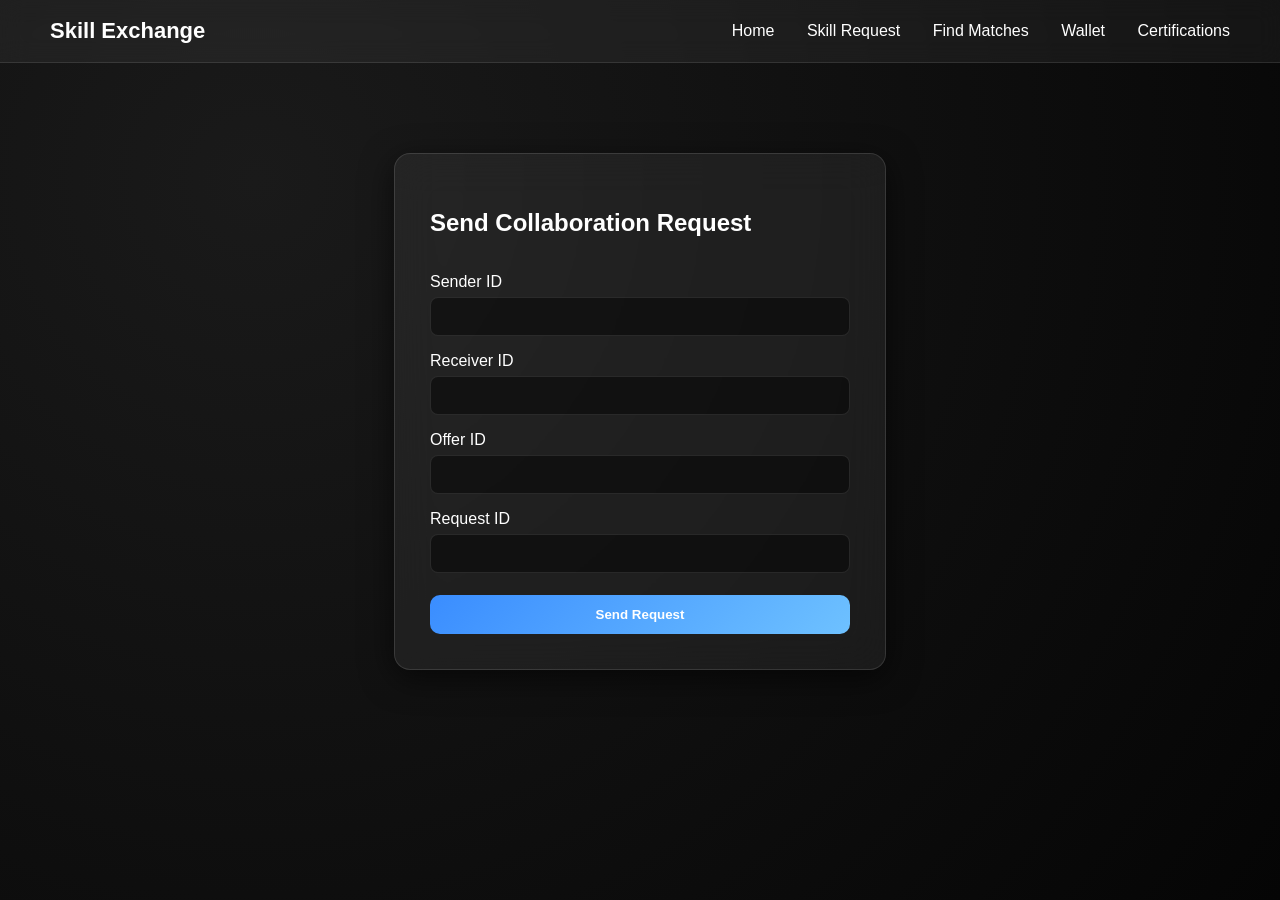
==== templates/add_collab.html @ fecf0265 "major revamp" ====
<!DOCTYPE html>
<html>
<head>
<title>Collaboration Request</title>
<link rel="stylesheet" href="/static/style.css">
</head>

<body>

<div class="navbar">
<div class="logo">Skill Exchange</div>

<div class="nav-links">
<a href="/">Home</a>
<a href="/add_skill_request_page">Skill Request</a>
<a href="/match_page">Find Matches</a>
<a href="/wallet_page">Wallet</a>
<a href="/certifications_page">Certifications</a>
</div>
</div>

<div class="form-container">

<h2>Send Collaboration Request</h2>

<form action="/add_collab" method="POST">

<label>Sender ID</label>
<input type="number" name="sender_id" required>

<label>Receiver ID</label>
<input type="number" name="receiver_id" required>

<label>Offer ID</label>
<input type="number" name="offer_id" required>

<label>Request ID</label>
<input type="number" name="request_id" required>

<button type="submit">Send Request</button>

</form>

</div>

</body>
</html>
---- static/style.css ----
body
{
margin:0;
font-family:"Inter",sans-serif;
color:white;
background:radial-gradient(circle at 20% 20%,#1a1a1a,#050505);
min-height:100vh;
}

.navbar
{
display:flex;
justify-content:space-between;
align-items:center;
padding:18px 50px;
background:rgba(255,255,255,0.05);
backdrop-filter:blur(12px);
border-bottom:1px solid rgba(255,255,255,0.1);
}

.logo
{
font-size:22px;
font-weight:600;
}

.nav-links a
{
margin-left:28px;
text-decoration:none;
color:white;
transition:0.3s;
}

.nav-links a:hover
{
color:#6ec1ff;
}

.container
{
text-align:center;
margin-top:120px;
}

.form-container
{
width:420px;
margin:90px auto;
padding:35px;
background:rgba(255,255,255,0.06);
backdrop-filter:blur(20px);
border-radius:16px;
border:1px solid rgba(255,255,255,0.12);
box-shadow:0 8px 32px rgba(0,0,0,0.6);
}

form
{
display:flex;
flex-direction:column;
}

label
{
margin-top:16px;
margin-bottom:6px;
}

input,select
{
padding:11px;
border-radius:8px;
background:rgba(0,0,0,0.45);
border:1px solid rgba(255,255,255,0.1);
color:white;
}

button
{
margin-top:22px;
padding:12px;
border:none;
border-radius:10px;
font-weight:600;
background:linear-gradient(135deg,#3a8dff,#6ec1ff);
color:white;
cursor:pointer;
}

button:hover
{
transform:translateY(-2px);
box-shadow:0 6px 18px rgba(110,193,255,0.35);
}
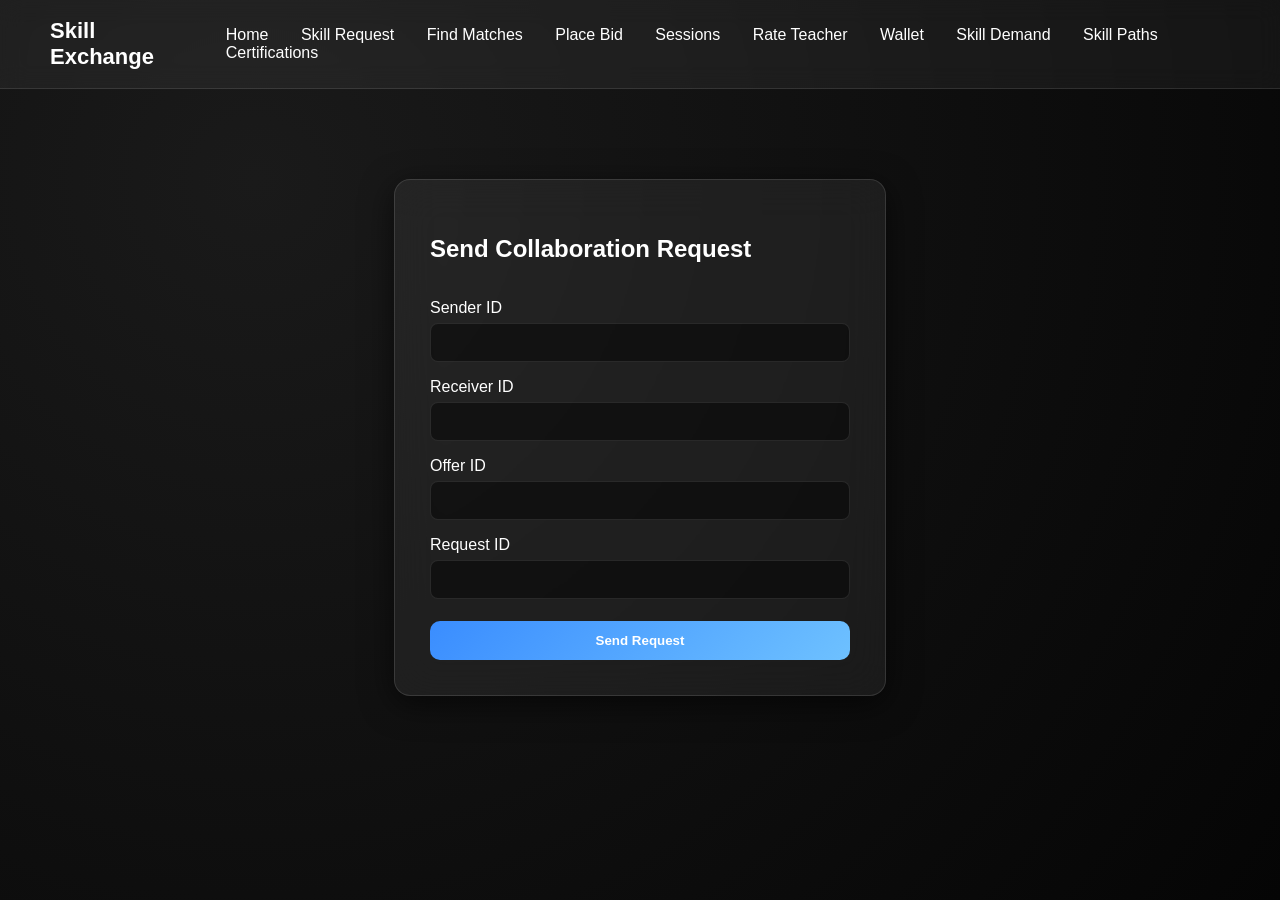
==== commit e0fada0e: "add path and demand" ====
--- a/templates/add_collab.html
+++ b/templates/add_collab.html
@@ -8,15 +8,30 @@
 <body>
 
 <div class="navbar">
+
 <div class="logo">Skill Exchange</div>
 
 <div class="nav-links">
+
 <a href="/">Home</a>
+
 <a href="/add_skill_request_page">Skill Request</a>
+
 <a href="/match_page">Find Matches</a>
+
+<a href="/bid_page">Place Bid</a>
+
+<a href="/session_page">Sessions</a>
+
+<a href="/rating_page">Rate Teacher</a>
+
 <a href="/wallet_page">Wallet</a>
+<a href="/demand_page">Skill Demand</a>
+<a href="/path_page">Skill Paths</a>
 <a href="/certifications_page">Certifications</a>
+
 </div>
+
 </div>
 
 <div class="form-container">
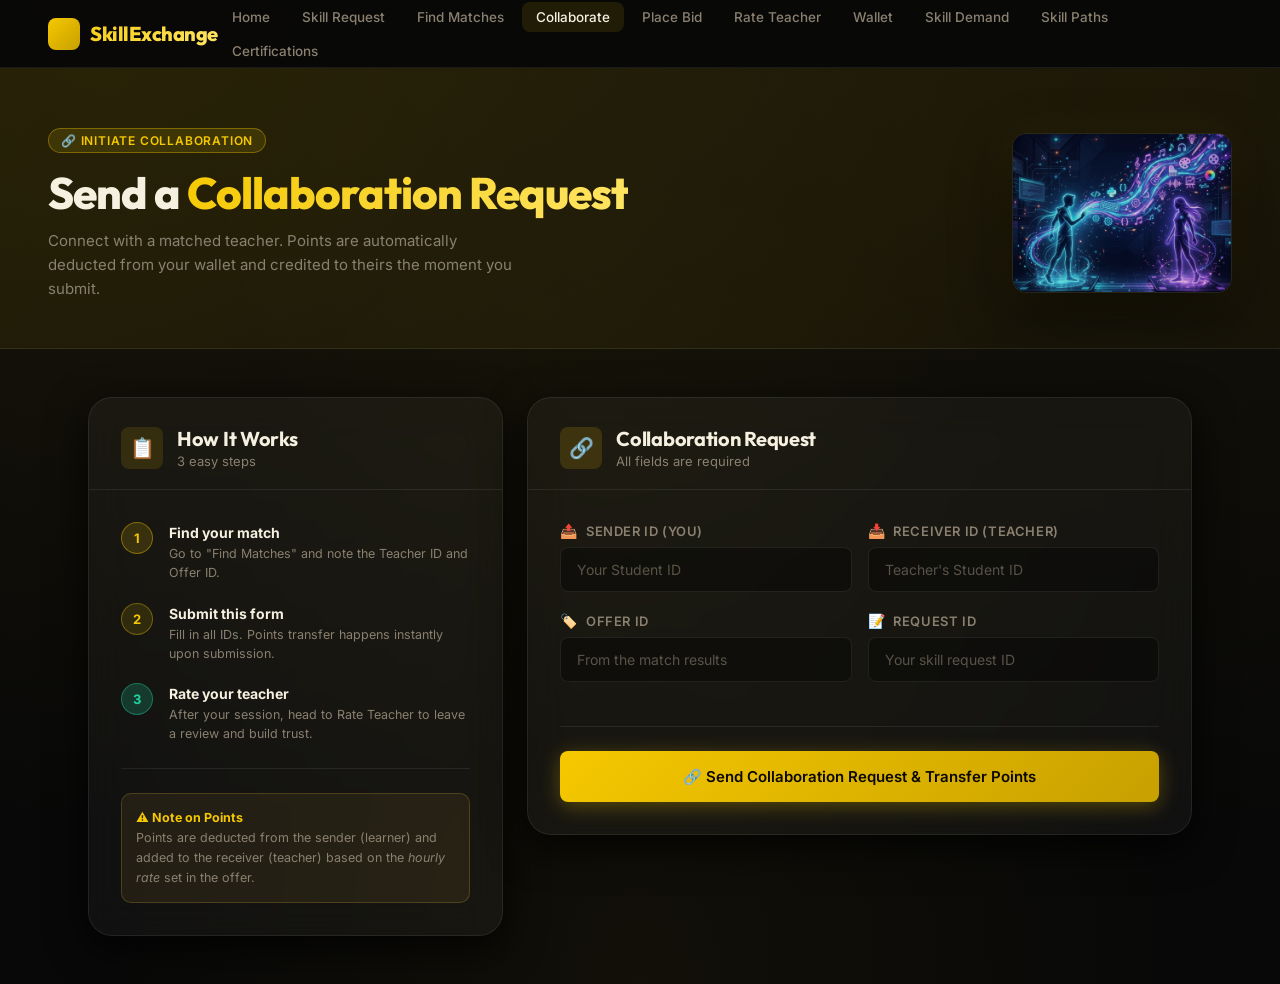
==== commit 9661c63f: "complete overhaul, deploy locally" ====
--- a/templates/add_collab.html
+++ b/templates/add_collab.html
@@ -1,62 +1,130 @@
 <!DOCTYPE html>
-<html>
+<html lang="en">
 <head>
-<title>Collaboration Request</title>
-<link rel="stylesheet" href="/static/style.css">
+  <meta charset="UTF-8">
+  <meta name="viewport" content="width=device-width, initial-scale=1.0">
+  <title>Collaboration Request — SkillExchange</title>
+  <meta name="description" content="Send a collaboration request and auto-transfer skill points.">
+  <link rel="stylesheet" href="/static/style.css">
 </head>
-
 <body>
 
-<div class="navbar">
+<nav class="navbar">
+  <div class="logo"><div class="logo-icon">⚡</div>SkillExchange</div>
+  <div class="nav-links">
+    <a href="/">Home</a>
+    <a href="/add_skill_request_page">Skill Request</a>
+    <a href="/match_page">Find Matches</a>
+    <a href="/add_collab_page" class="active">Collaborate</a>
+    <a href="/bid_page">Place Bid</a>
+    <a href="/rating_page">Rate Teacher</a>
+    <a href="/wallet_page">Wallet</a>
+    <a href="/demand_page">Skill Demand</a>
+    <a href="/path_page">Skill Paths</a>
+    <a href="/certifications_page">Certifications</a>
+  </div>
+</nav>
 
-<div class="logo">Skill Exchange</div>
-
-<div class="nav-links">
-
-<a href="/">Home</a>
-
-<a href="/add_skill_request_page">Skill Request</a>
-
-<a href="/match_page">Find Matches</a>
-
-<a href="/bid_page">Place Bid</a>
-
-<a href="/session_page">Sessions</a>
-
-<a href="/rating_page">Rate Teacher</a>
-
-<a href="/wallet_page">Wallet</a>
-<a href="/demand_page">Skill Demand</a>
-<a href="/path_page">Skill Paths</a>
-<a href="/certifications_page">Certifications</a>
-
+<!-- Page Header -->
+<div class="page-header">
+  <div class="page-header-text">
+    <div class="tag">🔗 Initiate Collaboration</div>
+    <h1>Send a <span>Collaboration Request</span></h1>
+    <p>Connect with a matched teacher. Points are automatically deducted from your wallet and credited to theirs the moment you submit.</p>
+  </div>
+  <div class="page-header-image">
+    <img src="/static/match_banner.png" alt="Collaboration Illustration">
+  </div>
 </div>
 
+<div class="page-content">
+  <div style="display:grid; grid-template-columns:1fr 1.6fr; gap:24px; align-items:start;">
+
+    <!-- Process Steps -->
+    <div class="card">
+      <div class="card-header">
+        <div class="card-header-icon violet">📋</div>
+        <div><h2>How It Works</h2><p>3 easy steps</p></div>
+      </div>
+      <div class="card-body">
+
+        <div style="display:flex; flex-direction:column; gap:20px;">
+          <div style="display:flex; gap:16px; align-items:flex-start;">
+            <div style="width:32px; height:32px; background:rgba(245,200,0,0.15); border:1px solid rgba(245,200,0,0.4); border-radius:50%; display:flex; align-items:center; justify-content:center; font-size:13px; font-weight:700; color:#f5c800; flex-shrink:0;">1</div>
+            <div>
+              <strong style="font-size:14px;">Find your match</strong>
+              <p style="font-size:12.5px; color:var(--text-muted); margin-top:3px; line-height:1.5;">Go to "Find Matches" and note the Teacher ID and Offer ID.</p>
+            </div>
+          </div>
+          <div style="display:flex; gap:16px; align-items:flex-start;">
+            <div style="width:32px; height:32px; background:rgba(245,200,0,0.12); border:1px solid rgba(245,200,0,0.35); border-radius:50%; display:flex; align-items:center; justify-content:center; font-size:13px; font-weight:700; color:#f5c800; flex-shrink:0;">2</div>
+            <div>
+              <strong style="font-size:14px;">Submit this form</strong>
+              <p style="font-size:12.5px; color:var(--text-muted); margin-top:3px; line-height:1.5;">Fill in all IDs. Points transfer happens instantly upon submission.</p>
+            </div>
+          </div>
+          <div style="display:flex; gap:16px; align-items:flex-start;">
+            <div style="width:32px; height:32px; background:rgba(34,211,160,0.2); border:1px solid rgba(34,211,160,0.4); border-radius:50%; display:flex; align-items:center; justify-content:center; font-size:13px; font-weight:700; color:var(--success); flex-shrink:0;">3</div>
+            <div>
+              <strong style="font-size:14px;">Rate your teacher</strong>
+              <p style="font-size:12.5px; color:var(--text-muted); margin-top:3px; line-height:1.5;">After your session, head to Rate Teacher to leave a review and build trust.</p>
+            </div>
+          </div>
+        </div>
+
+        <div class="divider"></div>
+
+        <div style="background:rgba(245,200,66,0.07); border:1px solid rgba(245,200,66,0.2); border-radius:10px; padding:14px; font-size:12.5px; color:var(--text-muted); line-height:1.6;">
+          <strong style="color:var(--accent-gold);">⚠️ Note on Points</strong><br>
+          Points are deducted from the sender (learner) and added to the receiver (teacher) based on the <em>hourly rate</em> set in the offer.
+        </div>
+      </div>
+    </div>
+
+    <!-- Form -->
+    <div class="card">
+      <div class="card-header">
+        <div class="card-header-icon blue">🔗</div>
+        <div><h2>Collaboration Request</h2><p>All fields are required</p></div>
+      </div>
+      <div class="card-body">
+        <form action="/add_collab" method="POST">
+
+          <div class="form-grid-2">
+            <div class="form-group">
+              <label><span class="label-icon">📤</span> Sender ID (You)</label>
+              <input type="number" name="sender_id" placeholder="Your Student ID" required>
+            </div>
+            <div class="form-group">
+              <label><span class="label-icon">📥</span> Receiver ID (Teacher)</label>
+              <input type="number" name="receiver_id" placeholder="Teacher's Student ID" required>
+            </div>
+          </div>
+
+          <div class="form-grid-2">
+            <div class="form-group">
+              <label><span class="label-icon">🏷️</span> Offer ID</label>
+              <input type="number" name="offer_id" placeholder="From the match results" required>
+            </div>
+            <div class="form-group">
+              <label><span class="label-icon">📝</span> Request ID</label>
+              <input type="number" name="request_id" placeholder="Your skill request ID" required>
+            </div>
+          </div>
+
+          <div class="divider"></div>
+
+          <button type="submit" class="btn btn-primary btn-full btn-lg">
+            🔗 Send Collaboration Request &amp; Transfer Points
+          </button>
+
+        </form>
+      </div>
+    </div>
+
+  </div>
 </div>
 
-<div class="form-container">
-
-<h2>Send Collaboration Request</h2>
-
-<form action="/add_collab" method="POST">
-
-<label>Sender ID</label>
-<input type="number" name="sender_id" required>
-
-<label>Receiver ID</label>
-<input type="number" name="receiver_id" required>
-
-<label>Offer ID</label>
-<input type="number" name="offer_id" required>
-
-<label>Request ID</label>
-<input type="number" name="request_id" required>
-
-<button type="submit">Send Request</button>
-
-</form>
-
-</div>
-
+<div id="toast"></div>
 </body>
 </html>
--- a/static/style.css
+++ b/static/style.css
@@ -1,95 +1,831 @@
-body
-{
-margin:0;
-font-family:"Inter",sans-serif;
-color:white;
-background:radial-gradient(circle at 20% 20%,#1a1a1a,#050505);
-min-height:100vh;
-}
-
-.navbar
-{
-display:flex;
-justify-content:space-between;
-align-items:center;
-padding:18px 50px;
-background:rgba(255,255,255,0.05);
-backdrop-filter:blur(12px);
-border-bottom:1px solid rgba(255,255,255,0.1);
-}
-
-.logo
-{
-font-size:22px;
-font-weight:600;
-}
-
-.nav-links a
-{
-margin-left:28px;
-text-decoration:none;
-color:white;
-transition:0.3s;
-}
-
-.nav-links a:hover
-{
-color:#6ec1ff;
-}
-
-.container
-{
-text-align:center;
-margin-top:120px;
-}
-
-.form-container
-{
-width:420px;
-margin:90px auto;
-padding:35px;
-background:rgba(255,255,255,0.06);
-backdrop-filter:blur(20px);
-border-radius:16px;
-border:1px solid rgba(255,255,255,0.12);
-box-shadow:0 8px 32px rgba(0,0,0,0.6);
-}
-
-form
-{
-display:flex;
-flex-direction:column;
-}
-
-label
-{
-margin-top:16px;
-margin-bottom:6px;
-}
-
-input,select
-{
-padding:11px;
-border-radius:8px;
-background:rgba(0,0,0,0.45);
-border:1px solid rgba(255,255,255,0.1);
-color:white;
-}
-
-button
-{
-margin-top:22px;
-padding:12px;
-border:none;
-border-radius:10px;
-font-weight:600;
-background:linear-gradient(135deg,#3a8dff,#6ec1ff);
-color:white;
-cursor:pointer;
-}
-
-button:hover
-{
-transform:translateY(-2px);
-box-shadow:0 6px 18px rgba(110,193,255,0.35);
+/* =====================================================
+   SKILL EXCHANGE – Global Design System
+   ===================================================== */
+
+@import url('https://fonts.googleapis.com/css2?family=Inter:wght@300;400;500;600;700&family=Outfit:wght@400;600;700;800&display=swap');
+
+:root {
+  --bg-primary:   #080808;
+  --bg-secondary: #111111;
+  --accent-blue:  #f5c800;
+  --accent-cyan:  #ffe566;
+  --accent-violet:#f5c800;
+  --accent-gold:  #f5c800;
+  --glass-bg:     rgba(255,255,255,0.04);
+  --glass-border: rgba(255,255,255,0.08);
+  --text-primary: #f5f0e0;
+  --text-muted:   #8a8070;
+  --success:      #22d3a0;
+  --danger:       #ff5a6e;
+  --radius-sm:    8px;
+  --radius-md:    14px;
+  --radius-lg:    24px;
+  --shadow-card:  0 12px 40px rgba(0,0,0,0.8);
+  --transition:   0.3s cubic-bezier(0.4,0,0.2,1);
+}
+
+*, *::before, *::after { box-sizing: border-box; margin: 0; padding: 0; }
+
+body {
+  font-family: 'Inter', sans-serif;
+  background: var(--bg-primary);
+  color: var(--text-primary);
+  min-height: 100vh;
+  background-image:
+    radial-gradient(ellipse at 10% 0%, rgba(245,200,0,0.08) 0%, transparent 60%),
+    radial-gradient(ellipse at 90% 10%, rgba(245,200,0,0.05) 0%, transparent 60%),
+    radial-gradient(ellipse at 50% 100%, rgba(245,200,0,0.04) 0%, transparent 60%);
+}
+
+/* ── Scrollbar ── */
+::-webkit-scrollbar { width: 6px; }
+::-webkit-scrollbar-track { background: var(--bg-secondary); }
+::-webkit-scrollbar-thumb { background: #f5c800; border-radius: 3px; }
+
+/* =====================================================
+   NAVBAR
+   ===================================================== */
+.navbar {
+  display: flex;
+  justify-content: space-between;
+  align-items: center;
+  padding: 0 48px;
+  height: 68px;
+  background: rgba(8,8,8,0.92);
+  backdrop-filter: blur(20px);
+  -webkit-backdrop-filter: blur(20px);
+  border-bottom: 1px solid var(--glass-border);
+  position: sticky;
+  top: 0;
+  z-index: 100;
+}
+
+.logo {
+  font-family: 'Outfit', sans-serif;
+  font-size: 20px;
+  font-weight: 800;
+  background: linear-gradient(135deg, #f5c800, #ffe566);
+  -webkit-background-clip: text;
+  -webkit-text-fill-color: transparent;
+  background-clip: text;
+  letter-spacing: -0.5px;
+  display: flex;
+  align-items: center;
+  gap: 10px;
+}
+
+.logo-icon {
+  width: 32px;
+  height: 32px;
+  background: linear-gradient(135deg, #f5c800, #c8a000);
+  border-radius: 8px;
+  display: flex;
+  align-items: center;
+  justify-content: center;
+  font-size: 16px;
+  flex-shrink: 0;
+}
+
+.nav-links {
+  display: flex;
+  align-items: center;
+  gap: 4px;
+  flex-wrap: wrap;
+}
+
+.nav-links a {
+  padding: 7px 14px;
+  border-radius: var(--radius-sm);
+  text-decoration: none;
+  color: var(--text-muted);
+  font-size: 13.5px;
+  font-weight: 500;
+  transition: var(--transition);
+  white-space: nowrap;
+}
+
+.nav-links a:hover,
+.nav-links a.active {
+  color: var(--text-primary);
+  background: rgba(245,200,0,0.10);
+}
+
+/* =====================================================
+   PAGE HEADER BANNER
+   ===================================================== */
+.page-header {
+  position: relative;
+  overflow: hidden;
+  padding: 60px 48px 48px;
+  display: flex;
+  align-items: center;
+  gap: 40px;
+}
+
+.page-header::before {
+  content: '';
+  position: absolute;
+  inset: 0;
+  background: linear-gradient(135deg, rgba(245,200,0,0.07) 0%, rgba(200,160,0,0.04) 100%);
+  border-bottom: 1px solid var(--glass-border);
+}
+
+.page-header-text { position: relative; z-index: 1; }
+
+.page-header-text .tag {
+  display: inline-flex;
+  align-items: center;
+  gap: 6px;
+  background: rgba(245,200,0,0.12);
+  border: 1px solid rgba(245,200,0,0.35);
+  color: #f5c800;
+  font-size: 12px;
+  font-weight: 600;
+  padding: 4px 12px;
+  border-radius: 100px;
+  margin-bottom: 16px;
+  text-transform: uppercase;
+  letter-spacing: 0.8px;
+}
+
+.page-header-text h1 {
+  font-family: 'Outfit', sans-serif;
+  font-size: clamp(28px, 4vw, 44px);
+  font-weight: 800;
+  line-height: 1.1;
+  margin-bottom: 12px;
+  letter-spacing: -1px;
+}
+
+.page-header-text h1 span {
+  background: linear-gradient(135deg, #f5c800, #ffe566);
+  -webkit-background-clip: text;
+  -webkit-text-fill-color: transparent;
+  background-clip: text;
+}
+
+.page-header-text p {
+  color: var(--text-muted);
+  font-size: 15px;
+  line-height: 1.6;
+  max-width: 480px;
+}
+
+.page-header-image {
+  position: relative;
+  z-index: 1;
+  flex-shrink: 0;
+  margin-left: auto;
+}
+
+.page-header-image img {
+  width: 220px;
+  height: 160px;
+  object-fit: cover;
+  border-radius: var(--radius-md);
+  border: 1px solid var(--glass-border);
+  box-shadow: 0 20px 60px rgba(0,0,0,0.7), 0 0 40px rgba(245,200,0,0.10);
+  opacity: 0.85;
+}
+
+/* =====================================================
+   MAIN LAYOUT CONTENT
+   ===================================================== */
+.page-content {
+  padding: 48px;
+  max-width: 1200px;
+  margin: 0 auto;
+}
+
+/* =====================================================
+   GLASS CARD
+   ===================================================== */
+.card {
+  background: var(--glass-bg);
+  border: 1px solid var(--glass-border);
+  border-radius: var(--radius-lg);
+  backdrop-filter: blur(20px);
+  -webkit-backdrop-filter: blur(20px);
+  box-shadow: var(--shadow-card);
+  overflow: hidden;
+}
+
+.card-header {
+  padding: 28px 32px 20px;
+  border-bottom: 1px solid var(--glass-border);
+  display: flex;
+  align-items: center;
+  gap: 14px;
+}
+
+.card-header-icon {
+  width: 42px;
+  height: 42px;
+  border-radius: var(--radius-sm);
+  display: flex;
+  align-items: center;
+  justify-content: center;
+  font-size: 20px;
+  flex-shrink: 0;
+}
+
+.card-header-icon.blue   { background: rgba(245,200,0,0.15); }
+.card-header-icon.violet { background: rgba(245,200,0,0.12); }
+.card-header-icon.gold   { background: rgba(245,200,0,0.15); }
+.card-header-icon.cyan   { background: rgba(245,200,0,0.10); }
+.card-header-icon.green  { background: rgba(34,211,160,0.15); }
+
+.card-header h2 {
+  font-family: 'Outfit', sans-serif;
+  font-size: 20px;
+  font-weight: 700;
+  letter-spacing: -0.3px;
+}
+
+.card-header p {
+  color: var(--text-muted);
+  font-size: 13px;
+  margin-top: 2px;
+}
+
+.card-body { padding: 32px; }
+
+/* =====================================================
+   FORM ELEMENTS
+   ===================================================== */
+.form-group {
+  margin-bottom: 20px;
+}
+
+.form-group label {
+  display: flex;
+  align-items: center;
+  gap: 8px;
+  font-size: 13px;
+  font-weight: 600;
+  color: var(--text-muted);
+  text-transform: uppercase;
+  letter-spacing: 0.6px;
+  margin-bottom: 8px;
+}
+
+.form-group label .label-icon { font-size: 14px; }
+
+input[type="text"],
+input[type="number"],
+input[type="date"],
+select,
+textarea {
+  width: 100%;
+  padding: 13px 16px;
+  background: rgba(0,0,0,0.35);
+  border: 1px solid rgba(255,255,255,0.08);
+  border-radius: var(--radius-sm);
+  color: var(--text-primary);
+  font-size: 14px;
+  font-family: 'Inter', sans-serif;
+  transition: var(--transition);
+  outline: none;
+  appearance: none;
+  -webkit-appearance: none;
+}
+
+input:focus, select:focus, textarea:focus {
+  border-color: #f5c800;
+  background: rgba(245,200,0,0.05);
+  box-shadow: 0 0 0 3px rgba(245,200,0,0.12);
+}
+
+input::placeholder { color: var(--text-muted); opacity: 0.6; }
+
+select option { background: #111111; color: var(--text-primary); }
+
+textarea { resize: vertical; min-height: 90px; line-height: 1.5; }
+
+/* Two-column grid for forms */
+.form-grid-2 {
+  display: grid;
+  grid-template-columns: 1fr 1fr;
+  gap: 16px;
+}
+
+/* Star rating */
+.star-rating {
+  display: flex;
+  gap: 6px;
+}
+
+.star-rating input { display: none; }
+
+.star-rating label {
+  font-size: 28px;
+  color: rgba(255,255,255,0.15);
+  cursor: pointer;
+  transition: var(--transition);
+  text-transform: none;
+  letter-spacing: 0;
+}
+
+.star-rating input:checked ~ label,
+.star-rating label:hover,
+.star-rating label:hover ~ label {
+  color: var(--accent-gold);
+}
+
+/* =====================================================
+   BUTTONS
+   ===================================================== */
+.btn {
+  display: inline-flex;
+  align-items: center;
+  justify-content: center;
+  gap: 8px;
+  padding: 13px 26px;
+  border: none;
+  border-radius: var(--radius-sm);
+  font-size: 14px;
+  font-weight: 600;
+  font-family: 'Inter', sans-serif;
+  cursor: pointer;
+  transition: var(--transition);
+  text-decoration: none;
+  white-space: nowrap;
+}
+
+.btn-primary {
+  background: linear-gradient(135deg, #f5c800, #c8a000);
+  color: #0a0800;
+  box-shadow: 0 4px 20px rgba(245,200,0,0.30);
+}
+
+.btn-primary:hover {
+  transform: translateY(-2px);
+  box-shadow: 0 8px 28px rgba(245,200,0,0.50);
+}
+
+.btn-primary:active { transform: translateY(0); }
+
+.btn-outline {
+  background: transparent;
+  color: #f5c800;
+  border: 1px solid rgba(245,200,0,0.45);
+}
+
+.btn-outline:hover {
+  background: rgba(245,200,0,0.08);
+  border-color: #f5c800;
+}
+
+.btn-violet {
+  background: linear-gradient(135deg, #c8a000, #f5c800);
+  color: #0a0800;
+  box-shadow: 0 4px 20px rgba(245,200,0,0.30);
+}
+
+.btn-violet:hover {
+  transform: translateY(-2px);
+  box-shadow: 0 8px 28px rgba(245,200,0,0.50);
+}
+
+.btn-full { width: 100%; }
+
+.btn-lg { padding: 16px 32px; font-size: 15px; }
+
+/* "Loading" spinner inside button */
+.btn .spinner {
+  width: 14px;
+  height: 14px;
+  border: 2px solid rgba(255,255,255,0.3);
+  border-top-color: #fff;
+  border-radius: 50%;
+  animation: spin 0.7s linear infinite;
+  display: none;
+}
+
+@keyframes spin { to { transform: rotate(360deg); } }
+
+/* =====================================================
+   RESULT LISTS / CARDS
+   ===================================================== */
+.result-section {
+  margin-top: 32px;
+}
+
+.result-section h3 {
+  font-family: 'Outfit', sans-serif;
+  font-size: 16px;
+  font-weight: 700;
+  color: var(--text-muted);
+  text-transform: uppercase;
+  letter-spacing: 0.8px;
+  margin-bottom: 16px;
+  display: flex;
+  align-items: center;
+  gap: 8px;
+}
+
+.result-section h3::after {
+  content: '';
+  flex: 1;
+  height: 1px;
+  background: var(--glass-border);
+}
+
+.result-list {
+  list-style: none;
+  display: flex;
+  flex-direction: column;
+  gap: 10px;
+}
+
+.result-list li,
+.result-card {
+  background: rgba(255,255,255,0.04);
+  border: 1px solid var(--glass-border);
+  border-radius: var(--radius-md);
+  padding: 16px 20px;
+  display: flex;
+  align-items: center;
+  gap: 14px;
+  transition: var(--transition);
+  animation: fadeSlideIn 0.4s ease both;
+}
+
+.result-list li:hover,
+.result-card:hover {
+  background: rgba(245,200,0,0.06);
+  border-color: rgba(245,200,0,0.25);
+  transform: translateX(4px);
+}
+
+.result-card-icon {
+  width: 38px;
+  height: 38px;
+  border-radius: 10px;
+  background: rgba(245,200,0,0.12);
+  display: flex;
+  align-items: center;
+  justify-content: center;
+  font-size: 18px;
+  flex-shrink: 0;
+}
+
+.result-card-body { flex: 1; }
+.result-card-body strong { display: block; font-size: 14px; font-weight: 600; margin-bottom: 2px; }
+.result-card-body span  { font-size: 12.5px; color: var(--text-muted); }
+
+.result-badge {
+  padding: 4px 10px;
+  border-radius: 100px;
+  font-size: 11px;
+  font-weight: 600;
+  background: rgba(245,200,0,0.12);
+  color: #f5c800;
+  white-space: nowrap;
+  flex-shrink: 0;
+}
+
+.result-badge.gold   { background: rgba(245,200,0,0.15); color: #f5c800; }
+.result-badge.green  { background: rgba(34,211,160,0.15); color: var(--success); }
+.result-badge.violet { background: rgba(245,200,0,0.12); color: #f5c800; }
+
+@keyframes fadeSlideIn {
+  from { opacity: 0; transform: translateY(10px); }
+  to   { opacity: 1; transform: translateY(0); }
+}
+
+/* =====================================================
+   INFO STATS STRIP
+   ===================================================== */
+.stats-strip {
+  display: grid;
+  grid-template-columns: repeat(auto-fit, minmax(140px, 1fr));
+  gap: 16px;
+  margin-bottom: 32px;
+}
+
+.stat-card {
+  background: var(--glass-bg);
+  border: 1px solid var(--glass-border);
+  border-radius: var(--radius-md);
+  padding: 20px;
+  text-align: center;
+}
+
+.stat-card .stat-icon { font-size: 26px; margin-bottom: 8px; }
+.stat-card .stat-value {
+  font-family: 'Outfit', sans-serif;
+  font-size: 24px;
+  font-weight: 800;
+  background: linear-gradient(135deg, #f5c800, #ffe566);
+  -webkit-background-clip: text;
+  -webkit-text-fill-color: transparent;
+  background-clip: text;
+}
+.stat-card .stat-label { font-size: 12px; color: var(--text-muted); margin-top: 4px; }
+
+/* =====================================================
+   TOAST NOTIFICATION
+   ===================================================== */
+#toast {
+  position: fixed;
+  bottom: 28px;
+  left: 50%;
+  transform: translateX(-50%) translateY(40px);
+  background: rgba(12,15,30,0.95);
+  border: 1px solid var(--glass-border);
+  border-radius: var(--radius-md);
+  padding: 14px 24px;
+  font-size: 14px;
+  font-weight: 500;
+  color: var(--text-primary);
+  backdrop-filter: blur(20px);
+  box-shadow: 0 8px 32px rgba(0,0,0,0.5);
+  opacity: 0;
+  transition: all 0.4s cubic-bezier(0.4,0,0.2,1);
+  z-index: 999;
+  display: flex;
+  align-items: center;
+  gap: 10px;
+}
+
+#toast.show {
+  opacity: 1;
+  transform: translateX(-50%) translateY(0);
+}
+
+#toast.success { border-color: rgba(34,211,160,0.4); }
+#toast.error   { border-color: rgba(255,90,110,0.4); }
+
+/* =====================================================
+   HOME PAGE — Hero
+   ===================================================== */
+.hero {
+  min-height: calc(100vh - 68px);
+  display: flex;
+  flex-direction: column;
+  align-items: center;
+  justify-content: center;
+  text-align: center;
+  padding: 60px 32px;
+  position: relative;
+  overflow: hidden;
+}
+
+.hero-bg-image {
+  position: absolute;
+  inset: 0;
+  width: 100%;
+  height: 100%;
+  object-fit: cover;
+  opacity: 0.18;
+  filter: blur(2px);
+}
+
+.hero-content { position: relative; z-index: 1; max-width: 720px; }
+
+.hero-badge {
+  display: inline-flex;
+  align-items: center;
+  gap: 8px;
+  background: rgba(245,200,0,0.10);
+  border: 1px solid rgba(245,200,0,0.35);
+  color: #f5c800;
+  font-size: 13px;
+  font-weight: 600;
+  padding: 6px 16px;
+  border-radius: 100px;
+  margin-bottom: 28px;
+  animation: fadeSlideIn 0.6s ease both;
+}
+
+.hero h1 {
+  font-family: 'Outfit', sans-serif;
+  font-size: clamp(40px, 6vw, 72px);
+  font-weight: 800;
+  line-height: 1.05;
+  letter-spacing: -2px;
+  margin-bottom: 20px;
+  animation: fadeSlideIn 0.6s 0.1s ease both;
+}
+
+.hero h1 .gradient-text {
+  background: linear-gradient(135deg, #f5c800, #ffe566, #c8a000);
+  -webkit-background-clip: text;
+  -webkit-text-fill-color: transparent;
+  background-clip: text;
+}
+
+.hero p {
+  font-size: 17px;
+  color: var(--text-muted);
+  line-height: 1.7;
+  max-width: 520px;
+  margin: 0 auto 40px;
+  animation: fadeSlideIn 0.6s 0.2s ease both;
+}
+
+.hero-actions {
+  display: flex;
+  gap: 14px;
+  justify-content: center;
+  flex-wrap: wrap;
+  animation: fadeSlideIn 0.6s 0.3s ease both;
+}
+
+.feature-grid {
+  display: grid;
+  grid-template-columns: repeat(auto-fit, minmax(180px, 1fr));
+  gap: 16px;
+  padding: 48px;
+  max-width: 1200px;
+  margin: 0 auto;
+}
+
+.feature-card {
+  background: var(--glass-bg);
+  border: 1px solid var(--glass-border);
+  border-radius: var(--radius-md);
+  padding: 24px;
+  text-align: center;
+  transition: var(--transition);
+  cursor: pointer;
+  text-decoration: none;
+  color: inherit;
+  display: block;
+}
+
+.feature-card:hover {
+  background: rgba(245,200,0,0.07);
+  border-color: rgba(245,200,0,0.30);
+  transform: translateY(-4px);
+  box-shadow: 0 16px 40px rgba(0,0,0,0.4);
+}
+
+.feature-card .feature-icon {
+  font-size: 32px;
+  margin-bottom: 14px;
+  display: block;
+}
+
+.feature-card h3 {
+  font-family: 'Outfit', sans-serif;
+  font-size: 15px;
+  font-weight: 700;
+  margin-bottom: 6px;
+}
+
+.feature-card p {
+  font-size: 12.5px;
+  color: var(--text-muted);
+  line-height: 1.5;
+}
+
+/* =====================================================
+   WALLET BALANCE DISPLAY
+   ===================================================== */
+.wallet-balance-display {
+  text-align: center;
+  padding: 32px;
+  background: linear-gradient(135deg, rgba(245,200,0,0.10), rgba(200,160,0,0.06));
+  border: 1px solid rgba(245,200,66,0.2);
+  border-radius: var(--radius-md);
+  margin-top: 24px;
+  display: none;
+  animation: fadeSlideIn 0.4s ease both;
+}
+
+.wallet-balance-display.visible { display: block; }
+
+.wallet-balance-display .balance-icon { font-size: 40px; margin-bottom: 12px; }
+
+.wallet-balance-display .balance-value {
+  font-family: 'Outfit', sans-serif;
+  font-size: 52px;
+  font-weight: 800;
+  background: linear-gradient(135deg, var(--accent-gold), #ffdeaa);
+  -webkit-background-clip: text;
+  -webkit-text-fill-color: transparent;
+  background-clip: text;
+  line-height: 1;
+}
+
+.wallet-balance-display .balance-label {
+  font-size: 13px;
+  color: var(--text-muted);
+  margin-top: 6px;
+  text-transform: uppercase;
+  letter-spacing: 1px;
+}
+
+/* =====================================================
+   DEMAND BAR CHART
+   ===================================================== */
+.demand-bar-wrap {
+  display: flex;
+  flex-direction: column;
+  gap: 12px;
+  margin-top: 8px;
+}
+
+.demand-bar-item {
+  display: flex;
+  align-items: center;
+  gap: 14px;
+  animation: fadeSlideIn 0.4s ease both;
+}
+
+.demand-bar-item .bar-label {
+  min-width: 120px;
+  font-size: 13px;
+  font-weight: 500;
+  text-align: right;
+}
+
+.demand-bar-item .bar-track {
+  flex: 1;
+  height: 10px;
+  background: rgba(255,255,255,0.06);
+  border-radius: 100px;
+  overflow: hidden;
+}
+
+.demand-bar-item .bar-fill {
+  height: 100%;
+  border-radius: 100px;
+  background: linear-gradient(90deg, #c8a000, #f5c800);
+  transition: width 0.8s cubic-bezier(0.4,0,0.2,1);
+}
+
+.demand-bar-item .bar-count {
+  font-size: 12px;
+  color: var(--text-muted);
+  min-width: 60px;
+}
+
+/* =====================================================
+   SKILL PATH — TAG CLOUD
+   ===================================================== */
+.path-tags {
+  display: flex;
+  flex-wrap: wrap;
+  gap: 10px;
+  margin-top: 8px;
+}
+
+.path-tag {
+  display: inline-flex;
+  align-items: center;
+  gap: 6px;
+  padding: 8px 16px;
+  background: rgba(245,200,0,0.10);
+  border: 1px solid rgba(245,200,0,0.30);
+  border-radius: 100px;
+  font-size: 13px;
+  font-weight: 500;
+  color: #f5c800;
+  animation: fadeSlideIn 0.4s ease both;
+  transition: var(--transition);
+}
+
+.path-tag:hover {
+  background: rgba(245,200,0,0.18);
+  transform: scale(1.03);
+}
+
+/* =====================================================
+   EMPTY STATE
+   ===================================================== */
+.empty-state {
+  text-align: center;
+  padding: 40px 20px;
+  color: var(--text-muted);
+}
+
+.empty-state .empty-icon { font-size: 40px; margin-bottom: 12px; opacity: 0.5; }
+.empty-state p { font-size: 14px; }
+
+/* =====================================================
+   DIVIDER
+   ===================================================== */
+.divider {
+  height: 1px;
+  background: var(--glass-border);
+  margin: 24px 0;
+}
+
+/* =====================================================
+   RESPONSIVE
+   ===================================================== */
+@media (max-width: 768px) {
+  .navbar { padding: 0 20px; }
+  .nav-links { display: none; }
+  .page-header { padding: 32px 20px; flex-direction: column; }
+  .page-header-image { margin-left: 0; }
+  .page-header-image img { width: 100%; height: 140px; }
+  .page-content { padding: 24px 20px; }
+  .card-body { padding: 20px; }
+  .form-grid-2 { grid-template-columns: 1fr; }
+  .hero { padding: 40px 20px; }
+  .feature-grid { padding: 24px 20px; }
 }
